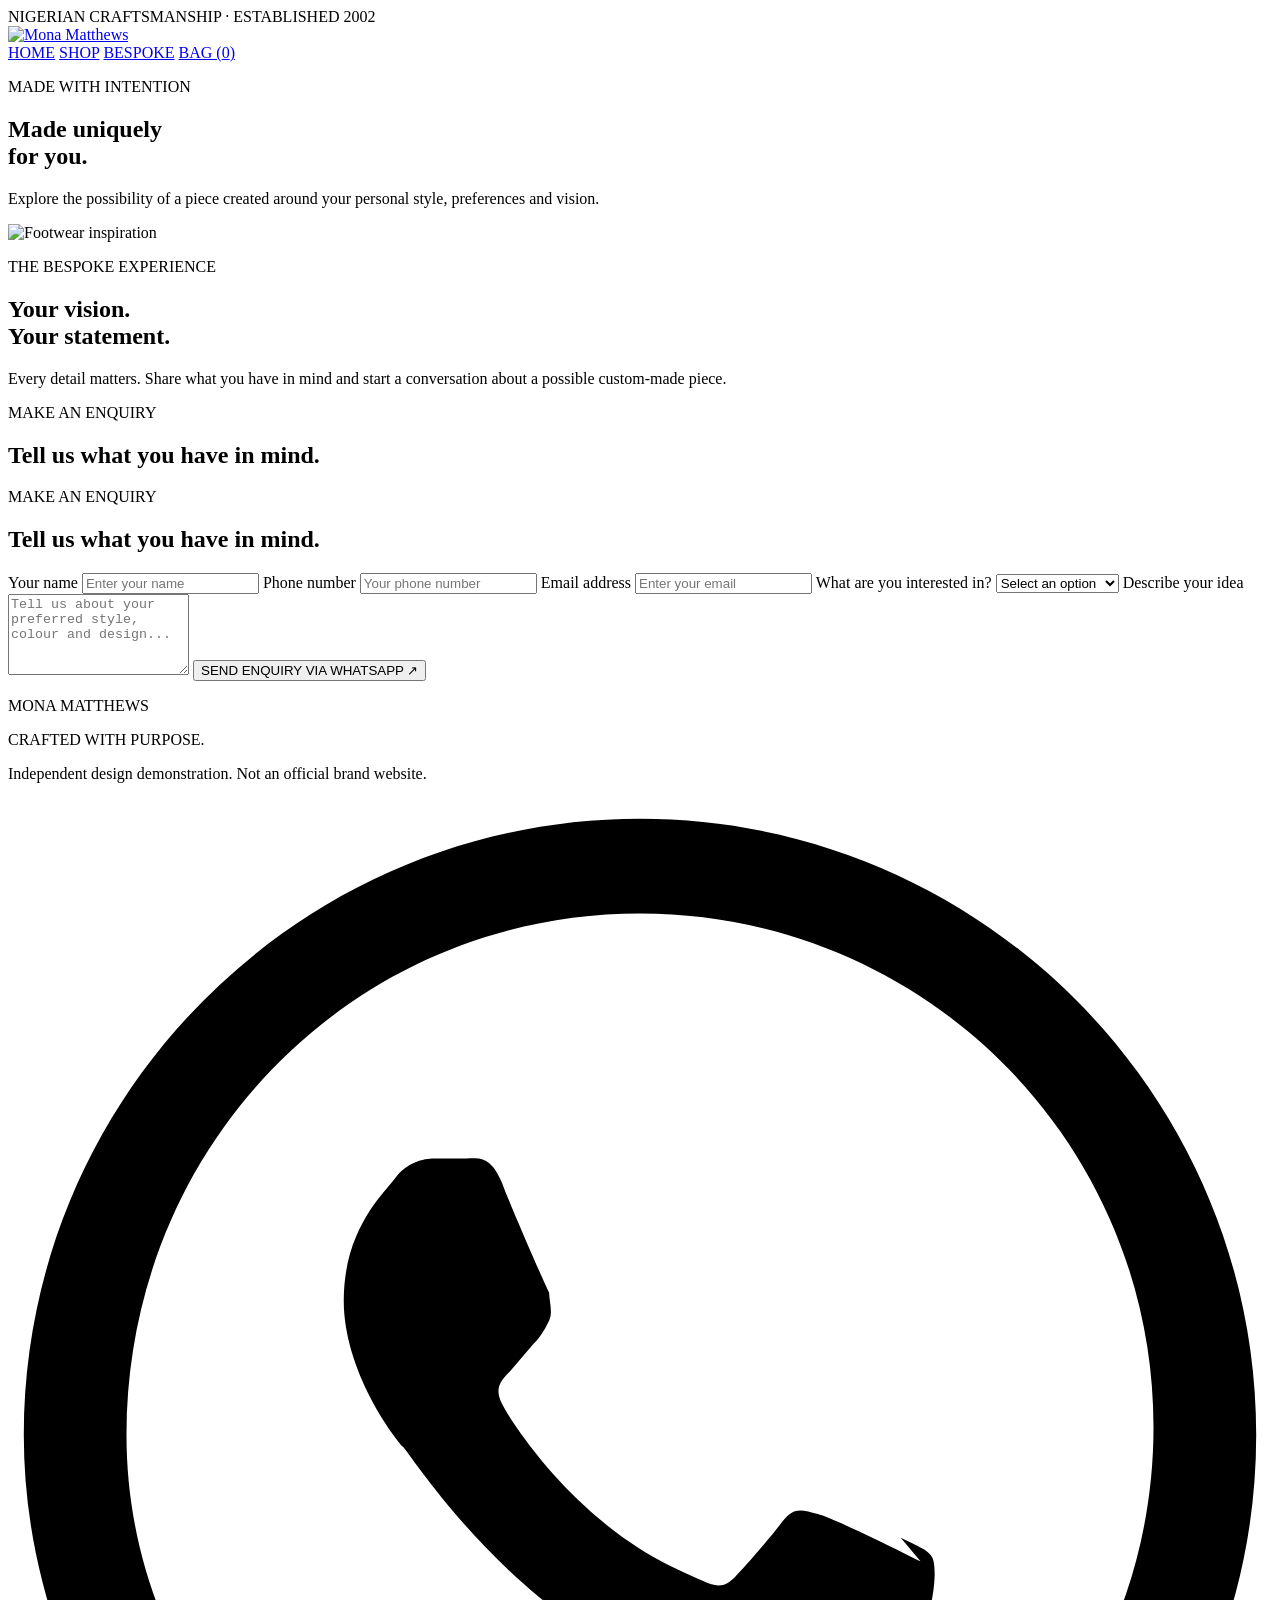
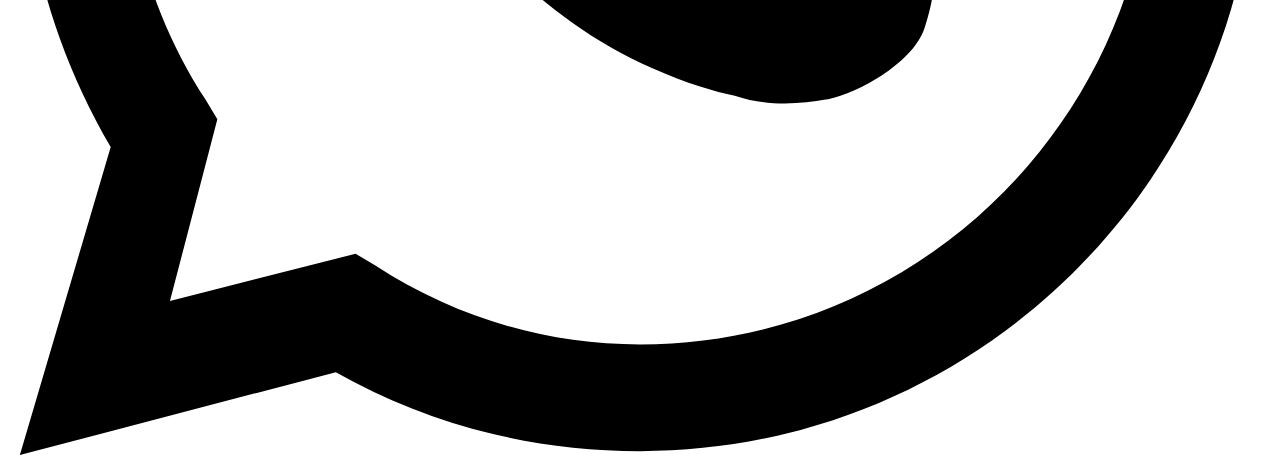
==== bespoke.html @ d13b0b8b "Create Mona-matthew demo" ====
<!DOCTYPE html>
<html lang="en">
<head>
    <meta charset="UTF-8">
    <meta name="viewport" content="width=device-width, initial-scale=1.0">
    <title>Bespoke | Mona Matthews</title>
    <link rel="stylesheet" href="css/style.css">
    <link href="https://fonts.googleapis.com/css2?family=DM+Sans:wght@400;500;600&family=Playfair+Display:wght@400;500&display=swap" rel="stylesheet">
</head>

<body>

<div class="announcement">
    NIGERIAN CRAFTSMANSHIP · ESTABLISHED 2002
</div>

<header class="header">
    <a href="index.html" class="logo">
    <img src="images/mona-logo.png"
         alt="Mona Matthews"
         class="brand-logo">
</a>

    <nav class="nav-links">
        <a href="index.html">HOME</a>
        <a href="shop.html">SHOP</a>
        <a href="bespoke.html" class="active">BESPOKE</a>
        <a href="cart.html" class="bag-link">
            BAG (<span class="cart-count">0</span>)
        </a>
    </nav>
</header>

<main>

    <section class="bespoke-hero">
        <p class="eyebrow">MADE WITH INTENTION</p>
        <h1>Made uniquely<br>for you.</h1>
        <p>
            Explore the possibility of a piece created around
            your personal style, preferences and vision.
        </p>
    </section>

    <section class="bespoke-content">

        <div class="bespoke-image">
<img
    src="https://images.unsplash.com/photo-1543163521-1bf539c55dd2?w=1000"
    alt="Footwear inspiration">
        </div>

        <div class="bespoke-text">
            <p class="eyebrow">THE BESPOKE EXPERIENCE</p>
            <h2>Your vision.<br>Your statement.</h2>
            <p>
                Every detail matters. Share what you have in mind
                and start a conversation about a possible
                custom-made piece.
            </p>
        </div>

    </section>

    <section class="bespoke-form-section">

        <p class="eyebrow">MAKE AN ENQUIRY</p>
        <h2>Tell us what you have in mind.</h2>

<section class="bespoke-form-section">

    <p class="eyebrow">MAKE AN ENQUIRY</p>
    <h2>Tell us what you have in mind.</h2>

    <form id="bespoke-form">

        <label>Your name</label>
        <input
            type="text"
            id="customer-name"
            placeholder="Enter your name"
            required
        >

        <label>Phone number</label>
        <input
            type="tel"
            id="customer-phone"
            placeholder="Your phone number"
            required
        >

        <label>Email address</label>
        <input
            type="email"
            id="customer-email"
            placeholder="Enter your email"
            required
        >

        <label>What are you interested in?</label>

        <select id="customer-interest" required>
            <option value="">Select an option</option>
            <option>Custom footwear</option>
            <option>Custom bag</option>
            <option>Other enquiry</option>
        </select>

        <label>Describe your idea</label>

        <textarea
            id="customer-message"
            rows="5"
            placeholder="Tell us about your preferred style, colour and design..."
            required
        ></textarea>

        <button type="submit" class="primary-btn">
            SEND ENQUIRY VIA WHATSAPP ↗
        </button>

        <p id="form-message"></p>

    </form>

</section>
        </form>

    </section>

</main>

<footer class="footer">
    <p>MONA MATTHEWS</p>
    <p>CRAFTED WITH PURPOSE.</p>
    <p class="demo-note">
        Independent design demonstration. Not an official brand website.
    </p>
</footer>

<script src="js/script.js"></script>

</body>
</html>
<a
    href="https://wa.me/2348182999921?text=Hello%20Mona%20Matthews%2C%20I%20would%20like%20to%20make%20an%20enquiry."
    class="whatsapp-float"
    target="_blank"
    rel="noopener noreferrer"
    aria-label="Chat with Mona Matthews on WhatsApp">

    <svg viewBox="0 0 32 32">
        <path d="M16 .5C7.4.5.4 7.5.4 16.1c0 2.8.8 5.5 2.2 7.9L.3 31.8l8-2.1c2.3 1.3 4.9 2 7.7 2 8.6 0 15.6-7 15.6-15.6C31.6 7.5 24.6.5 16 .5zm0 28.5c-2.4 0-4.7-.7-6.7-2l-.5-.3-4.7 1.2 1.2-4.6-.3-.5c-1.3-2-2-4.3-2-6.7C3 8.7 8.8 2.9 16 2.9s13 5.8 13 13-5.8 13.1-13 13.1zm7.1-9.7c-.4-.2-2.2-1.1-2.6-1.2-.4-.1-.6-.2-.9.2-.3.4-1 1.2-1.2 1.4-.2.2-.4.3-.8.1-.4-.2-1.6-.6-3-1.9-1.1-1-1.9-2.2-2.1-2.6-.2-.4 0-.6.2-.8l.6-.7c.2-.2.3-.4.4-.6.1-.2 0-.5 0-.7-.1-.2-.9-2-1.2-2.8-.3-.7-.6-.6-.9-.6h-.8c-.3 0-.7.1-1 .5-.3.4-1.3 1.3-1.3 3.1s1.3 3.5 1.5 3.7c.2.2 2.6 4 6.3 5.6.9.4 1.6.6 2.1.7.9.3 1.7.2 2.3.1.7-.1 2.2-.9 2.5-1.8.3-.9.3-1.6.2-1.8-.1-.2-.4-.3-.8-.5z"/>
    </svg>

</a>
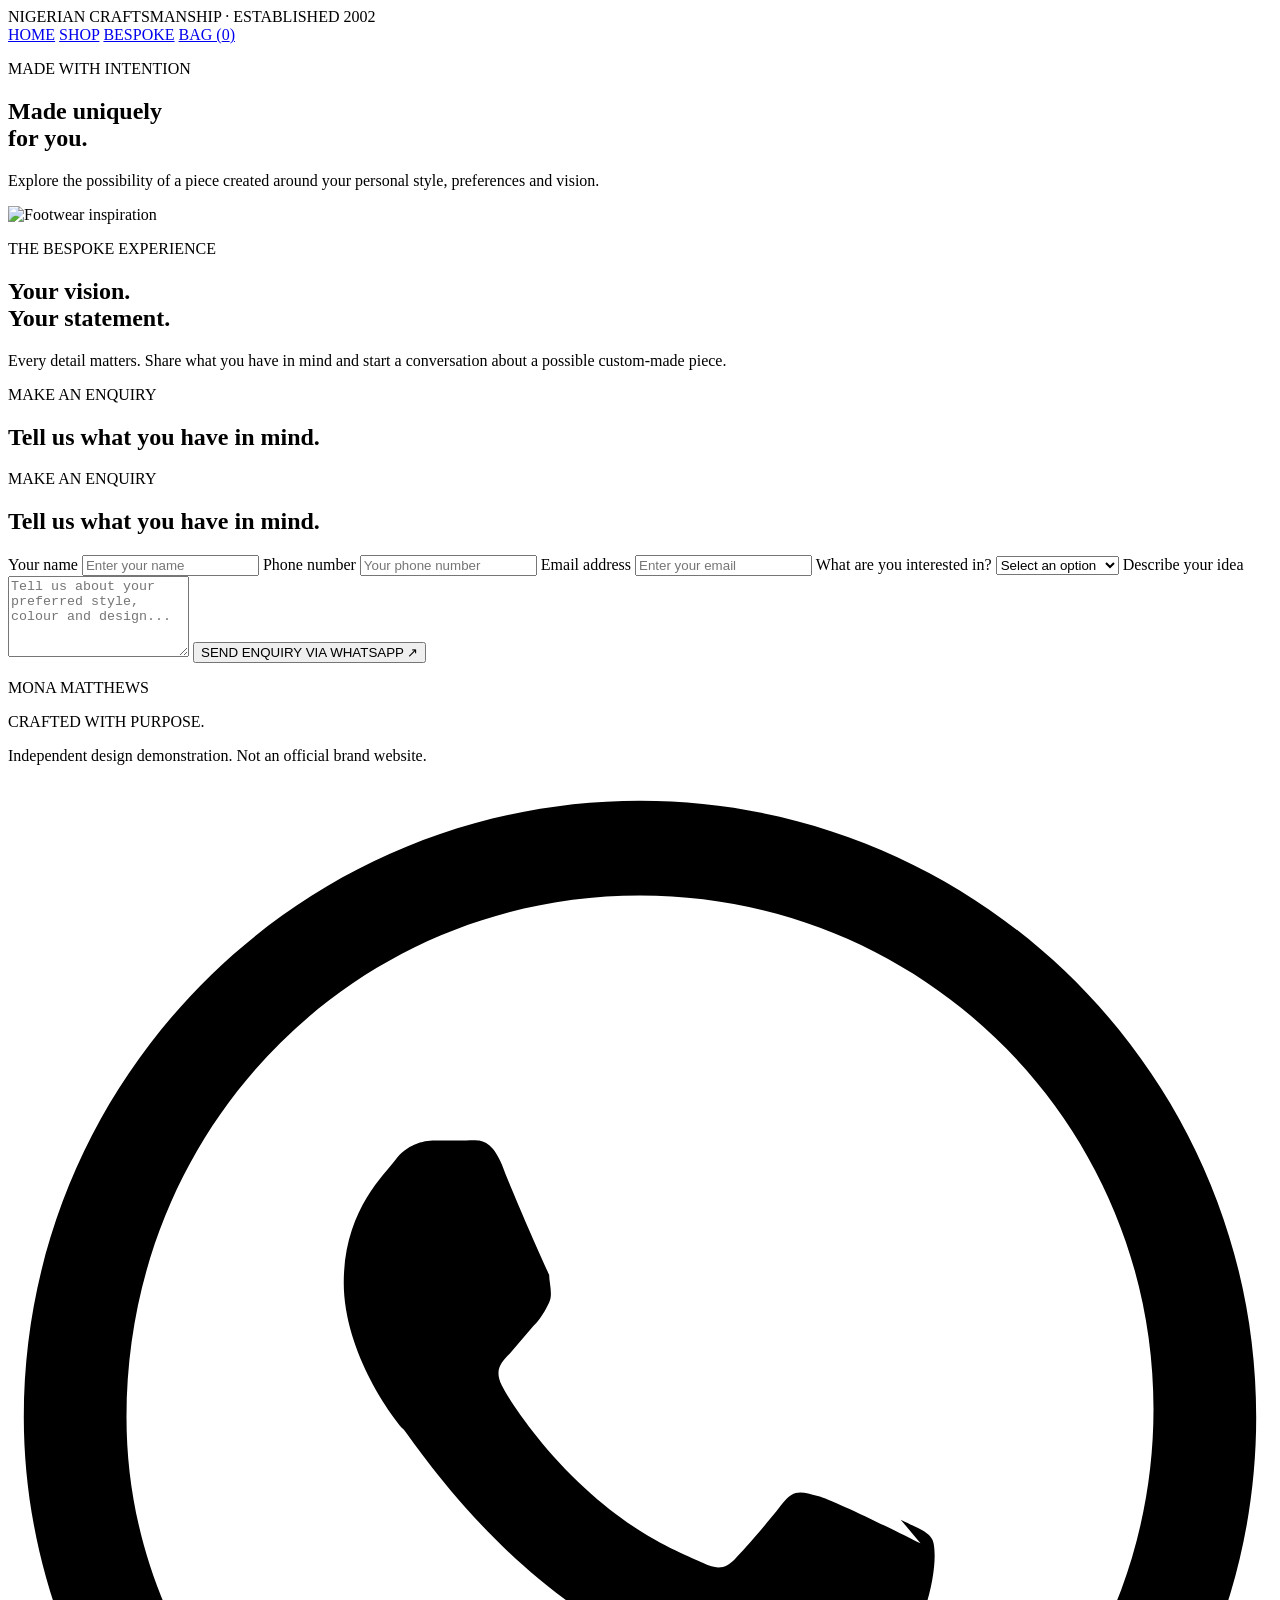
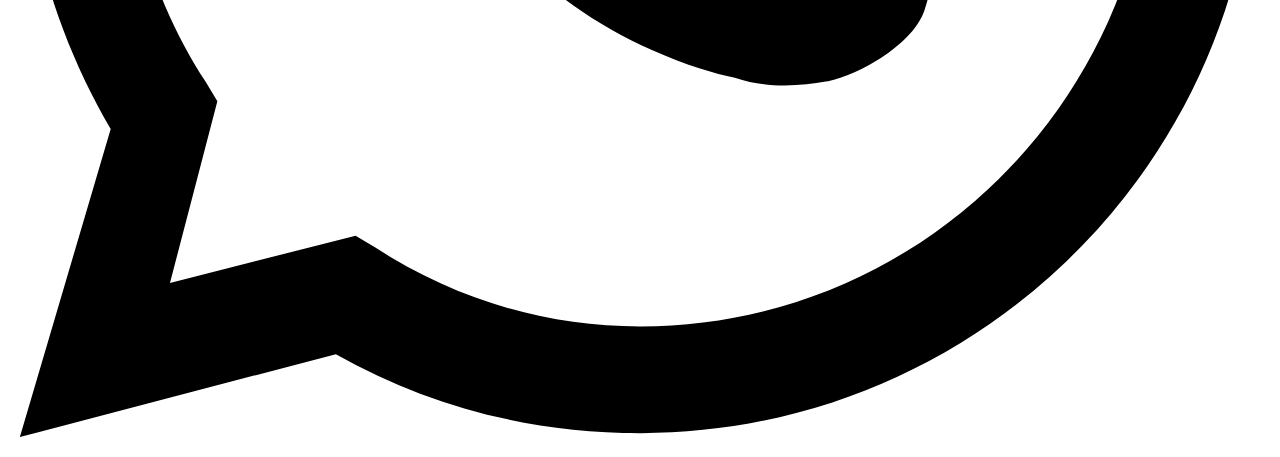
==== commit cf4dabf9: "Add files via upload" ====
--- a/bespoke.html
+++ b/bespoke.html
@@ -4,7 +4,7 @@
     <meta charset="UTF-8">
     <meta name="viewport" content="width=device-width, initial-scale=1.0">
     <title>Bespoke | Mona Matthews</title>
-    <link rel="stylesheet" href="css/style.css">
+    <link rel="stylesheet" href="./css/style.css">
     <link href="https://fonts.googleapis.com/css2?family=DM+Sans:wght@400;500;600&family=Playfair+Display:wght@400;500&display=swap" rel="stylesheet">
 </head>
 
@@ -15,11 +15,7 @@
 </div>
 
 <header class="header">
-    <a href="index.html" class="logo">
-    <img src="images/mona-logo.png"
-         alt="Mona Matthews"
-         class="brand-logo">
-</a>
+    
 
     <nav class="nav-links">
         <a href="index.html">HOME</a>
@@ -139,7 +135,7 @@
     </p>
 </footer>
 
-<script src="js/script.js"></script>
+<script src="./js/script.js" defer></script>
 
 </body>
 </html>
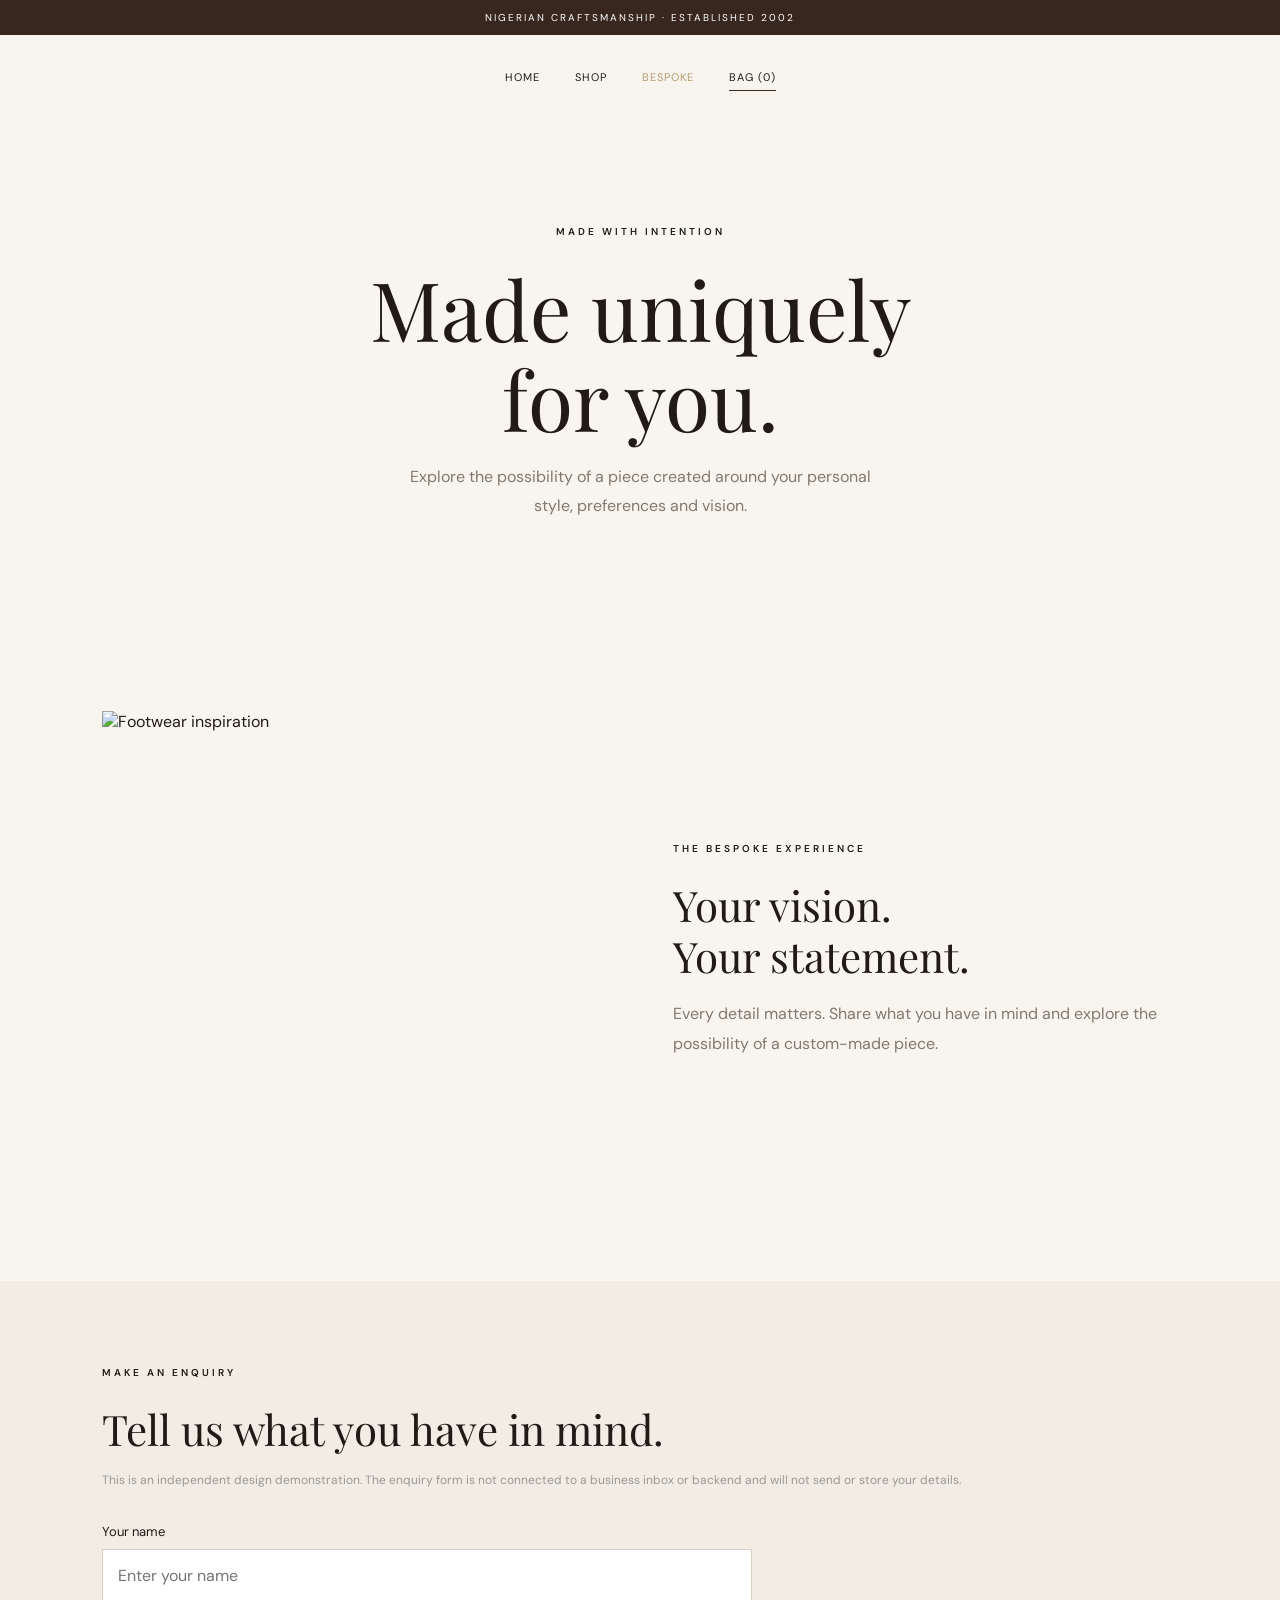
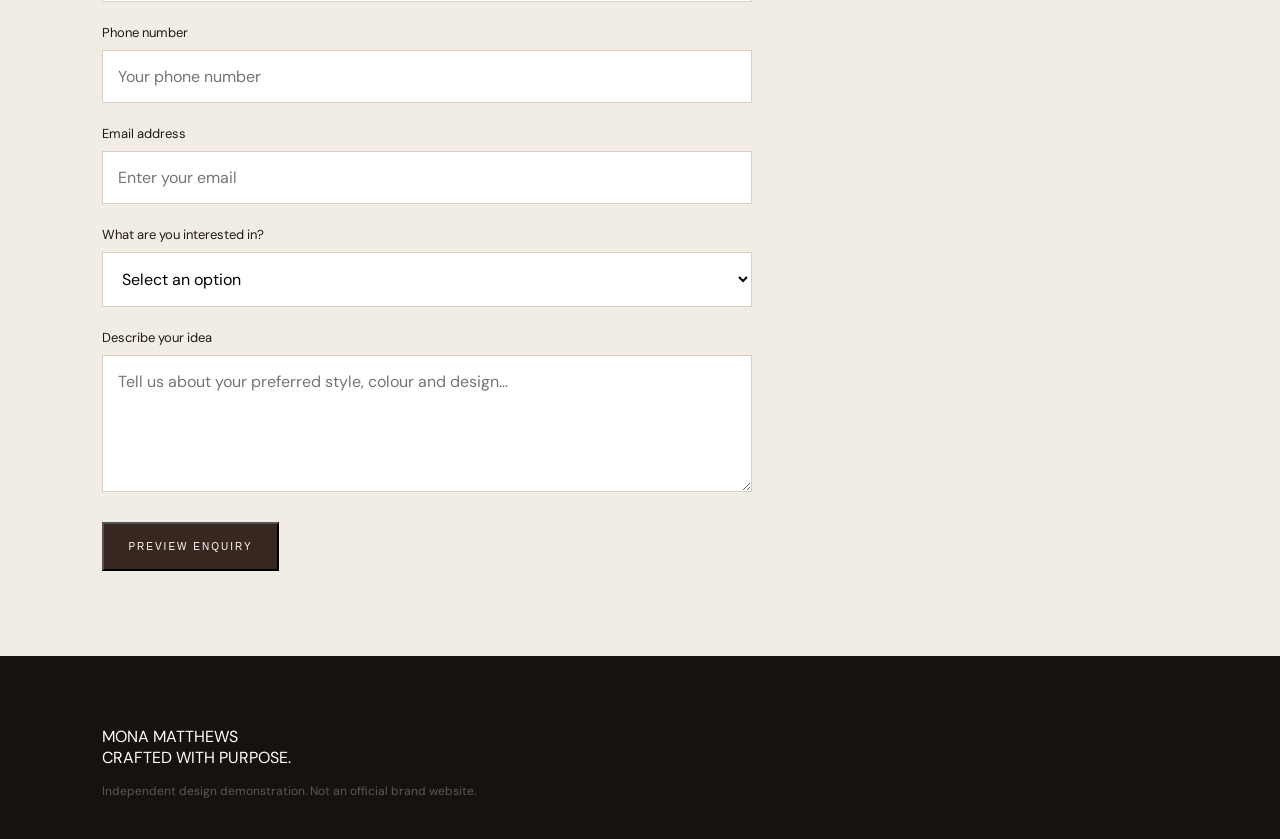
==== commit d5ffa56d: "fix: repair bespoke page markup and disable unverified enquiry handoff" ====
--- a/bespoke.html
+++ b/bespoke.html
@@ -1,153 +1,135 @@
+
 <!DOCTYPE html>
 <html lang="en">
 <head>
     <meta charset="UTF-8">
     <meta name="viewport" content="width=device-width, initial-scale=1.0">
+    <meta name="description" content="Explore a bespoke design concept by Mona Matthews.">
     <title>Bespoke | Mona Matthews</title>
-    <link rel="stylesheet" href="./css/style.css">
+    <link rel="stylesheet" href="./style.css">
     <link href="https://fonts.googleapis.com/css2?family=DM+Sans:wght@400;500;600&family=Playfair+Display:wght@400;500&display=swap" rel="stylesheet">
+    <script src="./script.js" defer></script>
 </head>
-
 <body>
 
-<div class="announcement">
-    NIGERIAN CRAFTSMANSHIP · ESTABLISHED 2002
-</div>
+    <div class="announcement">
+        NIGERIAN CRAFTSMANSHIP · ESTABLISHED 2002
+    </div>
 
-<header class="header">
-    
+    <header class="header">
+        <nav class="nav-links" aria-label="Main navigation">
+            <a href="./index.html">HOME</a>
+            <a href="./shop.html">SHOP</a>
+            <a href="./bespoke.html" class="active" aria-current="page">BESPOKE</a>
+            <a href="./cart.html" class="bag-link">
+                BAG (<span class="cart-count">0</span>)
+            </a>
+        </nav>
+    </header>
 
-    <nav class="nav-links">
-        <a href="index.html">HOME</a>
-        <a href="shop.html">SHOP</a>
-        <a href="bespoke.html" class="active">BESPOKE</a>
-        <a href="cart.html" class="bag-link">
-            BAG (<span class="cart-count">0</span>)
-        </a>
-    </nav>
-</header>
+    <main>
+        <section class="bespoke-hero">
+            <p class="eyebrow">MADE WITH INTENTION</p>
+            <h1>Made uniquely<br>for you.</h1>
+            <p>
+                Explore the possibility of a piece created around
+                your personal style, preferences and vision.
+            </p>
+        </section>
 
-<main>
+        <section class="bespoke-content">
+            <div class="bespoke-image">
+                <img
+                    src="https://images.unsplash.com/photo-1543163521-1bf539c55dd2?w=1000"
+                    alt="Footwear inspiration"
+                    loading="lazy"
+                >
+            </div>
 
-    <section class="bespoke-hero">
-        <p class="eyebrow">MADE WITH INTENTION</p>
-        <h1>Made uniquely<br>for you.</h1>
-        <p>
-            Explore the possibility of a piece created around
-            your personal style, preferences and vision.
+            <div class="bespoke-text">
+                <p class="eyebrow">THE BESPOKE EXPERIENCE</p>
+                <h2>Your vision.<br>Your statement.</h2>
+                <p>
+                    Every detail matters. Share what you have in mind
+                    and explore the possibility of a custom-made piece.
+                </p>
+            </div>
+        </section>
+
+        <section class="bespoke-form-section">
+            <p class="eyebrow">MAKE AN ENQUIRY</p>
+            <h2>Tell us what you have in mind.</h2>
+
+            <p class="demo-note">
+                This is an independent design demonstration.
+                The enquiry form is not connected to a business inbox
+                or backend and will not send or store your details.
+            </p>
+
+            <form id="bespoke-form">
+                <label for="customer-name">Your name</label>
+                <input
+                    type="text"
+                    id="customer-name"
+                    name="name"
+                    placeholder="Enter your name"
+                    autocomplete="name"
+                    required
+                >
+
+                <label for="customer-phone">Phone number</label>
+                <input
+                    type="tel"
+                    id="customer-phone"
+                    name="phone"
+                    placeholder="Your phone number"
+                    autocomplete="tel"
+                    required
+                >
+
+                <label for="customer-email">Email address</label>
+                <input
+                    type="email"
+                    id="customer-email"
+                    name="email"
+                    placeholder="Enter your email"
+                    autocomplete="email"
+                    required
+                >
+
+                <label for="customer-interest">What are you interested in?</label>
+                <select id="customer-interest" name="interest" required>
+                    <option value="">Select an option</option>
+                    <option value="Custom footwear">Custom footwear</option>
+                    <option value="Custom bag">Custom bag</option>
+                    <option value="Other enquiry">Other enquiry</option>
+                </select>
+
+                <label for="customer-message">Describe your idea</label>
+                <textarea
+                    id="customer-message"
+                    name="message"
+                    rows="5"
+                    placeholder="Tell us about your preferred style, colour and design..."
+                    required
+                ></textarea>
+
+                <button type="submit" class="primary-btn">
+                    PREVIEW ENQUIRY
+                </button>
+
+                <p id="form-message" role="status" aria-live="polite"></p>
+            </form>
+        </section>
+    </main>
+
+    <footer class="footer">
+        <p>MONA MATTHEWS</p>
+        <p>CRAFTED WITH PURPOSE.</p>
+        <p class="demo-note">
+            Independent design demonstration. Not an official brand website.
         </p>
-    </section>
-
-    <section class="bespoke-content">
-
-        <div class="bespoke-image">
-<img
-    src="https://images.unsplash.com/photo-1543163521-1bf539c55dd2?w=1000"
-    alt="Footwear inspiration">
-        </div>
-
-        <div class="bespoke-text">
-            <p class="eyebrow">THE BESPOKE EXPERIENCE</p>
-            <h2>Your vision.<br>Your statement.</h2>
-            <p>
-                Every detail matters. Share what you have in mind
-                and start a conversation about a possible
-                custom-made piece.
-            </p>
-        </div>
-
-    </section>
-
-    <section class="bespoke-form-section">
-
-        <p class="eyebrow">MAKE AN ENQUIRY</p>
-        <h2>Tell us what you have in mind.</h2>
-
-<section class="bespoke-form-section">
-
-    <p class="eyebrow">MAKE AN ENQUIRY</p>
-    <h2>Tell us what you have in mind.</h2>
-
-    <form id="bespoke-form">
-
-        <label>Your name</label>
-        <input
-            type="text"
-            id="customer-name"
-            placeholder="Enter your name"
-            required
-        >
-
-        <label>Phone number</label>
-        <input
-            type="tel"
-            id="customer-phone"
-            placeholder="Your phone number"
-            required
-        >
-
-        <label>Email address</label>
-        <input
-            type="email"
-            id="customer-email"
-            placeholder="Enter your email"
-            required
-        >
-
-        <label>What are you interested in?</label>
-
-        <select id="customer-interest" required>
-            <option value="">Select an option</option>
-            <option>Custom footwear</option>
-            <option>Custom bag</option>
-            <option>Other enquiry</option>
-        </select>
-
-        <label>Describe your idea</label>
-
-        <textarea
-            id="customer-message"
-            rows="5"
-            placeholder="Tell us about your preferred style, colour and design..."
-            required
-        ></textarea>
-
-        <button type="submit" class="primary-btn">
-            SEND ENQUIRY VIA WHATSAPP ↗
-        </button>
-
-        <p id="form-message"></p>
-
-    </form>
-
-</section>
-        </form>
-
-    </section>
-
-</main>
-
-<footer class="footer">
-    <p>MONA MATTHEWS</p>
-    <p>CRAFTED WITH PURPOSE.</p>
-    <p class="demo-note">
-        Independent design demonstration. Not an official brand website.
-    </p>
-</footer>
-
-<script src="./js/script.js" defer></script>
+    </footer>
 
 </body>
 </html>
-<a
-    href="https://wa.me/2348182999921?text=Hello%20Mona%20Matthews%2C%20I%20would%20like%20to%20make%20an%20enquiry."
-    class="whatsapp-float"
-    target="_blank"
-    rel="noopener noreferrer"
-    aria-label="Chat with Mona Matthews on WhatsApp">
-
-    <svg viewBox="0 0 32 32">
-        <path d="M16 .5C7.4.5.4 7.5.4 16.1c0 2.8.8 5.5 2.2 7.9L.3 31.8l8-2.1c2.3 1.3 4.9 2 7.7 2 8.6 0 15.6-7 15.6-15.6C31.6 7.5 24.6.5 16 .5zm0 28.5c-2.4 0-4.7-.7-6.7-2l-.5-.3-4.7 1.2 1.2-4.6-.3-.5c-1.3-2-2-4.3-2-6.7C3 8.7 8.8 2.9 16 2.9s13 5.8 13 13-5.8 13.1-13 13.1zm7.1-9.7c-.4-.2-2.2-1.1-2.6-1.2-.4-.1-.6-.2-.9.2-.3.4-1 1.2-1.2 1.4-.2.2-.4.3-.8.1-.4-.2-1.6-.6-3-1.9-1.1-1-1.9-2.2-2.1-2.6-.2-.4 0-.6.2-.8l.6-.7c.2-.2.3-.4.4-.6.1-.2 0-.5 0-.7-.1-.2-.9-2-1.2-2.8-.3-.7-.6-.6-.9-.6h-.8c-.3 0-.7.1-1 .5-.3.4-1.3 1.3-1.3 3.1s1.3 3.5 1.5 3.7c.2.2 2.6 4 6.3 5.6.9.4 1.6.6 2.1.7.9.3 1.7.2 2.3.1.7-.1 2.2-.9 2.5-1.8.3-.9.3-1.6.2-1.8-.1-.2-.4-.3-.8-.5z"/>
-    </svg>
-
-</a>
--- a/style.css
+++ b/style.css
@@ -0,0 +1,1121 @@
+/* =========================
+   MONA MATTHEWS
+   LUXURY EDITORIAL DESIGN
+========================= */
+
+:root {
+    --cream: #f8f5ef;
+    --white: #ffffff;
+    --brown: #38271f;
+    --gold: #b69a70;
+    --dark: #211a16;
+    --muted: #82786f;
+}
+
+* {
+    margin: 0;
+    padding: 0;
+    box-sizing: border-box;
+}
+
+html {
+    scroll-behavior: smooth;
+}
+
+body {
+    background: var(--cream);
+    color: var(--dark);
+    font-family: 'DM Sans', sans-serif;
+}
+
+a {
+    text-decoration: none;
+    color: inherit;
+}
+
+img {
+    display: block;
+    width: 100%;
+}
+
+/* ANNOUNCEMENT */
+
+.announcement {
+    background: var(--brown);
+    color: white;
+    text-align: center;
+    padding: 11px;
+    font-size: 10px;
+    letter-spacing: 2px;
+}
+
+/* HEADER */
+
+.header {
+    height: 90px;
+    padding: 0 7%;
+    display: flex;
+    align-items: center;
+    justify-content: center;
+    gap: 48px;
+    background: var(--cream);
+    position: relative;
+    z-index: 10;
+}
+
+.logo {
+    font-family: 'Playfair Display', serif;
+    font-size: 22px;
+    font-weight: 600;
+    letter-spacing: 1px;
+}
+
+.logo span {
+    display: block;
+    font-family: 'DM Sans', sans-serif;
+    font-size: 8px;
+    letter-spacing: 3px;
+    text-align: center;
+    margin-top: 5px;
+}
+
+.nav-links {
+    display: flex;
+    gap: 35px;
+}
+
+.nav-links a,
+.bag-link {
+    font-size: 11px;
+    letter-spacing: 1px;
+    text-transform: uppercase;
+}
+
+.nav-links a:hover {
+    color: var(--gold);
+}
+
+.bag-link {
+    border-bottom: 1px solid var(--brown);
+    padding-bottom: 6px;
+}
+
+/* HERO */
+
+.hero {
+    min-height: 620px;
+    position: relative;
+    display: flex;
+    align-items: center;
+    overflow: hidden;
+    background: #5b4538;
+}
+
+.hero-image {
+    position: absolute;
+    inset: 0;
+
+    background:
+        linear-gradient(
+            90deg,
+            rgba(25, 17, 12, 0.78),
+            rgba(25, 17, 12, 0.12)
+        ),
+        url('https://images.unsplash.com/photo-1543163521-1bf539c55dd2?w=1800')
+        center/cover no-repeat;
+}
+
+.hero-content {
+    position: relative;
+    z-index: 2;
+    color: white;
+    max-width: 650px;
+    padding: 80px 10%;
+}
+
+.eyebrow {
+    font-size: 10px;
+    letter-spacing: 3px;
+    font-weight: 600;
+    margin-bottom: 25px;
+}
+
+.hero h1 {
+    font-family: 'Playfair Display', serif;
+    font-size: clamp(48px, 7vw, 85px);
+    font-weight: 400;
+    line-height: 1.12;
+}
+
+h1 em,
+h2 em {
+    color: var(--gold);
+    font-weight: 400;
+}
+
+.hero-description {
+    max-width: 390px;
+    font-size: 14px;
+    line-height: 1.9;
+    margin: 25px 0 35px;
+    color: #e6ddd5;
+}
+
+.primary-btn {
+    display: inline-flex;
+    align-items: center;
+    gap: 35px;
+    padding: 17px 24px;
+    background: var(--brown);
+    color: white;
+    font-size: 10px;
+    letter-spacing: 2px;
+    transition: 0.3s;
+}
+
+.primary-btn:hover {
+    background: var(--gold);
+    transform: translateY(-3px);
+}
+
+.hero-number {
+    position: absolute;
+    bottom: 35px;
+    right: 7%;
+    color: white;
+    font-size: 11px;
+    letter-spacing: 2px;
+}
+
+/* INTRODUCTION */
+
+.intro {
+    text-align: center;
+    padding: 110px 20px;
+    max-width: 800px;
+    margin: auto;
+}
+
+.intro h2,
+.craft-content h2,
+.bespoke-section h2 {
+    font-family: 'Playfair Display', serif;
+    font-size: clamp(35px, 5vw, 55px);
+    font-weight: 400;
+    line-height: 1.25;
+}
+
+.intro p:not(.eyebrow) {
+    color: var(--muted);
+    font-size: 14px;
+    line-height: 2;
+    max-width: 550px;
+    margin: 25px auto;
+}
+
+.text-link {
+    display: inline-block;
+    font-size: 10px;
+    letter-spacing: 2px;
+    border-bottom: 1px solid var(--gold);
+    padding-bottom: 8px;
+}
+
+/* COLLECTIONS */
+
+.collections {
+    padding: 80px 7%;
+    background: #eee8df;
+}
+
+.section-heading {
+    display: flex;
+    justify-content: space-between;
+    align-items: end;
+    margin-bottom: 40px;
+}
+
+.section-heading h2 {
+    font-family: 'Playfair Display', serif;
+    font-size: 38px;
+    font-weight: 400;
+}
+
+.collection-grid {
+    display: grid;
+    grid-template-columns: repeat(3, 1fr);
+    gap: 20px;
+}
+
+.collection-card {
+    height: 470px;
+    position: relative;
+    overflow: hidden;
+    background: #c7b9aa;
+}
+
+.collection-card img {
+    width: 100%;
+    height: 100%;
+    object-fit: cover;
+    transition: transform 0.7s;
+}
+
+.collection-card:hover img {
+    transform: scale(1.06);
+}
+
+.collection-overlay {
+    position: absolute;
+    inset: 0;
+    display: flex;
+    flex-direction: column;
+    justify-content: end;
+    padding: 30px;
+    color: white;
+
+    background: linear-gradient(
+        transparent 40%,
+        rgba(0,0,0,0.7)
+    );
+}
+
+.collection-overlay span {
+    font-size: 9px;
+    letter-spacing: 2px;
+}
+
+.collection-overlay h3 {
+    font-family: 'Playfair Display', serif;
+    font-size: 29px;
+    font-weight: 400;
+    margin: 12px 0;
+}
+
+.collection-overlay p {
+    font-size: 9px;
+    letter-spacing: 2px;
+}
+
+/* CRAFTSMANSHIP */
+
+.craft-section {
+    display: grid;
+    grid-template-columns: 1fr 1fr;
+    align-items: center;
+    gap: 70px;
+    padding: 110px 9%;
+}
+
+.craft-image {
+    height: 520px;
+    overflow: hidden;
+}
+
+.craft-image img {
+    width: 100%;
+    height: 100%;
+    object-fit: cover;
+}
+
+.craft-content h2 {
+    font-size: 48px;
+}
+
+.craft-content > p:not(.eyebrow) {
+    color: var(--muted);
+    line-height: 2;
+    font-size: 14px;
+    margin: 25px 0 35px;
+}
+
+/* BESPOKE */
+
+.bespoke-section {
+    background: var(--brown);
+    color: white;
+    text-align: center;
+    padding: 110px 20px;
+}
+
+.bespoke-section h2 {
+    font-size: 55px;
+}
+
+.bespoke-section > p:not(.eyebrow) {
+    max-width: 450px;
+    margin: 25px auto 35px;
+    color: #d3c8bd;
+    font-size: 14px;
+    line-height: 2;
+}
+
+.light-btn {
+    background: var(--cream);
+    color: var(--brown);
+}
+
+.light-btn:hover {
+    background: var(--gold);
+    color: white;
+}
+
+/* FOOTER */
+
+.footer {
+    background: #17120f;
+    color: white;
+    padding: 70px 8% 25px;
+}
+
+.footer-brand h2 {
+    font-family: 'Playfair Display', serif;
+    font-size: 29px;
+    font-weight: 400;
+    letter-spacing: 2px;
+}
+
+.footer-brand p {
+    font-size: 9px;
+    letter-spacing: 3px;
+    color: var(--gold);
+    margin-top: 10px;
+}
+
+.footer-links {
+    display: flex;
+    gap: 100px;
+    margin: 55px 0;
+}
+
+.footer-links h4 {
+    font-size: 10px;
+    letter-spacing: 2px;
+    margin-bottom: 20px;
+    color: var(--gold);
+}
+
+.footer-links a {
+    display: block;
+    font-size: 12px;
+    color: #c8bdb3;
+    margin: 12px 0;
+}
+
+.footer-links a:hover {
+    color: white;
+}
+
+.footer-bottom {
+    border-top: 1px solid #453a32;
+    padding-top: 25px;
+    display: flex;
+    justify-content: space-between;
+    gap: 15px;
+    flex-wrap: wrap;
+}
+
+.footer-bottom p {
+    font-size: 9px;
+    letter-spacing: 1px;
+    color: #a99d92;
+}
+
+/* MOBILE RESPONSIVENESS */
+
+@media (max-width: 768px) {
+
+    .header {
+        height: auto;
+        padding: 22px 5%;
+        flex-direction: column;
+        gap: 18px;
+    }
+
+    .nav-links {
+        order: 0;
+        width: 100%;
+        justify-content: space-between;
+        gap: 10px;
+    }
+
+    .header > .bag-link {
+        align-self: flex-end;
+    }
+
+    .nav-links a {
+        font-size: 9px;
+    }
+
+    .bag-link {
+        font-size: 9px;
+    }
+
+    .hero {
+        min-height: 580px;
+    }
+
+    .hero-content {
+        padding: 60px 7%;
+    }
+
+    .hero h1 {
+        font-size: 53px;
+    }
+
+    .intro {
+        padding: 85px 25px;
+    }
+
+    .collections {
+        padding: 70px 5%;
+    }
+
+    .section-heading {
+        align-items: start;
+        gap: 15px;
+    }
+
+    .section-heading h2 {
+        font-size: 29px;
+    }
+
+    .collection-grid {
+        grid-template-columns: 1fr;
+        gap: 18px;
+    }
+
+    .collection-card {
+        height: 430px;
+    }
+
+    .craft-section {
+        grid-template-columns: 1fr;
+        gap: 35px;
+        padding: 75px 7%;
+    }
+
+    .craft-image {
+        height: 400px;
+    }
+
+    .craft-content h2 {
+        font-size: 39px;
+    }
+
+    .bespoke-section {
+        padding: 85px 20px;
+    }
+
+    .bespoke-section h2 {
+        font-size: 43px;
+    }
+
+    .footer {
+        padding: 60px 7% 25px;
+    }
+
+    .footer-links {
+        gap: 55px;
+    }
+
+    .footer-bottom {
+        flex-direction: column;
+    }
+}
+
+@media (max-width: 380px) {
+
+    .hero h1 {
+        font-size: 44px;
+    }
+
+    .nav-links a {
+        font-size: 8px;
+    }
+
+    .collection-card {
+        height: 360px;
+    }
+
+}
+/* SCROLL ANIMATIONS */
+
+.reveal {
+    opacity: 0;
+    transform: translateY(35px);
+    transition: opacity 0.8s ease,
+                transform 0.8s ease;
+}
+
+.reveal.visible {
+    opacity: 1;
+    transform: translateY(0);
+}
+
+/* ACTIVE NAVIGATION */
+
+.nav-links a.active {
+    color: var(--gold);
+}
+
+/* ACCESSIBILITY */
+
+@media (prefers-reduced-motion: reduce) {
+
+    *,
+    *::before,
+    *::after {
+        scroll-behavior: auto !important;
+        transition-duration: 0.01ms !important;
+    }
+
+}
+/* =====================
+   SHOP PAGE
+===================== */
+
+.shop-hero {
+    background: #eee8df;
+    text-align: center;
+    padding: 100px 20px;
+}
+
+.shop-hero h1 {
+    font-family: 'Playfair Display', serif;
+    font-size: clamp(45px, 7vw, 75px);
+    font-weight: 400;
+    line-height: 1.2;
+}
+
+.shop-hero h1 em {
+    color: var(--gold);
+}
+
+.shop-hero > p:last-child {
+    color: var(--muted);
+    margin-top: 25px;
+    font-size: 14px;
+}
+
+.shop-container {
+    padding: 90px 7%;
+}
+
+.shop-heading {
+    display: flex;
+    justify-content: space-between;
+    align-items: end;
+    margin-bottom: 35px;
+}
+
+.shop-heading h2 {
+    font-family: 'Playfair Display', serif;
+    font-size: 38px;
+    font-weight: 400;
+}
+
+.product-count {
+    font-size: 10px;
+    letter-spacing: 2px;
+    color: var(--muted);
+}
+
+.filter-buttons {
+    display: flex;
+    gap: 12px;
+    margin-bottom: 40px;
+    flex-wrap: wrap;
+}
+
+.filter-btn {
+    background: transparent;
+    border: 1px solid #cfc5b8;
+    padding: 12px 23px;
+    font-family: inherit;
+    font-size: 11px;
+    cursor: pointer;
+    transition: 0.3s;
+}
+
+.filter-btn:hover,
+.filter-btn.active {
+    background: var(--brown);
+    color: white;
+    border-color: var(--brown);
+}
+
+.product-grid {
+    display: grid;
+    grid-template-columns: repeat(3, 1fr);
+    gap: 35px 20px;
+}
+
+.product-card {
+    min-width: 0;
+}
+
+.product-image {
+    height: 370px;
+    position: relative;
+    overflow: hidden;
+    background: #e4dbd0;
+}
+
+.product-image img {
+    width: 100%;
+    height: 100%;
+    object-fit: cover;
+    transition: 0.6s;
+}
+
+.product-card:hover img {
+    transform: scale(1.06);
+}
+
+.product-tag {
+    position: absolute;
+    top: 15px;
+    left: 15px;
+    background: var(--cream);
+    padding: 9px 12px;
+    font-size: 9px;
+    letter-spacing: 1px;
+}
+
+.add-cart {
+    position: absolute;
+    bottom: 0;
+    left: 0;
+    width: 100%;
+    padding: 16px;
+    border: none;
+    background: var(--brown);
+    color: white;
+    font-size: 10px;
+    letter-spacing: 2px;
+    cursor: pointer;
+}
+
+.add-cart:hover {
+    background: var(--gold);
+}
+
+.product-info {
+    padding: 18px 0;
+}
+
+.product-info h3 {
+    font-family: 'Playfair Display', serif;
+    font-size: 20px;
+    font-weight: 400;
+}
+
+.product-info p {
+    font-size: 12px;
+    color: var(--muted);
+    margin-top: 8px;
+}
+
+.shop-bespoke {
+    background: var(--brown);
+    color: white;
+    text-align: center;
+    padding: 100px 20px;
+}
+
+.shop-bespoke h2 {
+    font-family: 'Playfair Display', serif;
+    font-size: clamp(40px, 6vw, 60px);
+    font-weight: 400;
+    margin-bottom: 35px;
+}
+
+@media (max-width: 768px) {
+
+    .shop-hero {
+        padding: 80px 20px;
+    }
+
+    .shop-container {
+        padding: 65px 5%;
+    }
+
+    .shop-heading {
+        align-items: start;
+        flex-direction: column;
+        gap: 15px;
+    }
+
+    .shop-heading h2 {
+        font-size: 30px;
+    }
+
+    .product-grid {
+        grid-template-columns: repeat(2, minmax(0, 1fr));
+        gap: 25px 12px;
+    }
+
+    .product-image {
+        height: 260px;
+    }
+
+    .product-info h3 {
+        font-size: 17px;
+    }
+
+    .add-cart {
+        font-size: 8px;
+        padding: 13px 5px;
+    }
+}
+
+@media (max-width: 380px) {
+
+    .product-grid {
+        grid-template-columns: 1fr;
+    }
+
+    .product-image {
+        height: 360px;
+    }
+
+}
+/* SHOPPING CART */
+
+.cart-page {
+    min-height: 70vh;
+    padding: 80px 8%;
+}
+
+.cart-page h1 {
+    font-family: 'Playfair Display', serif;
+    font-size: 48px;
+    font-weight: 400;
+    margin-bottom: 15px;
+}
+
+#cart-total {
+    color: var(--muted);
+    margin-bottom: 35px;
+}
+
+.cart-row {
+    display: flex;
+    justify-content: space-between;
+    align-items: center;
+    gap: 15px;
+    padding: 22px 0;
+    border-bottom: 1px solid #d8cec2;
+    font-size: 13px;
+}
+
+.cart-row button {
+    border: none;
+    background: none;
+    color: #9a5545;
+    cursor: pointer;
+    font-size: 10px;
+}
+
+#cart-items {
+    margin-bottom: 35px;
+}
+
+@media (max-width: 600px) {
+
+    .cart-page {
+        padding: 55px 6%;
+    }
+
+    .cart-row {
+        flex-wrap: wrap;
+    }
+
+}
+.bespoke-hero {
+    padding: 100px 8%;
+    text-align: center;
+    background: var(--cream);
+}
+
+.bespoke-hero h1 {
+    font-family: 'Playfair Display', serif;
+    font-size: clamp(48px, 7vw, 82px);
+    font-weight: 400;
+    line-height: 1.1;
+    margin: 20px 0;
+}
+
+.bespoke-hero > p:last-child {
+    max-width: 500px;
+    margin: auto;
+    line-height: 1.8;
+    color: var(--muted);
+}
+
+.bespoke-content {
+    display: grid;
+    grid-template-columns: 1fr 1fr;
+    align-items: center;
+    gap: 65px;
+    padding: 90px 8%;
+}
+
+.bespoke-image img {
+    width: 100%;
+    height: 480px;
+    object-fit: cover;
+}
+
+.bespoke-text h2,
+.bespoke-form-section h2 {
+    font-family: 'Playfair Display', serif;
+    font-size: 42px;
+    font-weight: 400;
+    line-height: 1.2;
+    margin: 18px 0;
+}
+
+.bespoke-text p:last-child {
+    color: var(--muted);
+    line-height: 1.9;
+}
+
+.bespoke-form-section {
+    padding: 85px 8%;
+    background: #f1ece4;
+}
+
+.bespoke-form-section form {
+    max-width: 650px;
+    margin-top: 35px;
+}
+
+.bespoke-form-section label {
+    display: block;
+    margin: 22px 0 9px;
+    font-size: 13px;
+}
+
+.bespoke-form-section input,
+.bespoke-form-section select,
+.bespoke-form-section textarea {
+    width: 100%;
+    padding: 15px;
+    border: 1px solid #d8cec2;
+    background: #fff;
+    font: inherit;
+    outline: none;
+}
+
+.bespoke-form-section textarea {
+    resize: vertical;
+}
+
+.bespoke-form-section button {
+    margin-top: 25px;
+}
+
+.demo-note {
+    font-size: 11px;
+    opacity: .7;
+    margin-top: 20px;
+}
+
+@media(max-width:700px) {
+    .bespoke-content {
+        grid-template-columns: 1fr;
+        gap: 35px;
+        padding: 55px 6%;
+    }
+
+    .bespoke-image img {
+        height: 350px;
+    }
+
+    .bespoke-form-section {
+        padding: 60px 6%;
+    }
+
+    .bespoke-text h2,
+    .bespoke-form-section h2 {
+        font-size: 34px;
+    }
+}
+/* CART IMPROVEMENTS */
+
+.empty-cart {
+    text-align: center;
+    padding: 60px 15px;
+}
+
+.empty-cart h2 {
+    font-family: 'Playfair Display', serif;
+    font-size: 28px;
+    font-weight: 400;
+    margin-bottom: 15px;
+}
+
+.empty-cart p {
+    color: var(--muted);
+    margin-bottom: 25px;
+}
+
+.cart-row {
+    background: white;
+    padding: 25px;
+    margin-bottom: 15px;
+}
+
+.cart-row h3 {
+    font-family: 'Playfair Display', serif;
+    font-weight: 400;
+    margin-bottom: 8px;
+}
+
+.cart-row p {
+    color: var(--muted);
+}
+
+.remove-product {
+    padding: 10px 15px;
+    border: 1px solid #b69a70;
+    background: transparent;
+    cursor: pointer;
+}
+/* MONA MATTHEWS LUXURY LOGO */
+
+.brand-logo {
+    width: 210px;
+    height: 130px;
+    object-fit: contain;
+    display: block;
+}
+
+.logo {
+    display: flex;
+    align-items: center;
+    justify-content: flex-start;
+}
+
+@media (max-width: 768px) {
+    .brand-logo {
+        width: 185px;
+        height: 115px;
+    }
+}
+/* FLOATING WHATSAPP BUTTON */
+
+.whatsapp-float {
+    position: fixed;
+    bottom: 25px;
+    right: 20px;
+    z-index: 9999;
+    background: #25D366;
+    color: white;
+    width: 58px;
+    height: 58px;
+    border-radius: 50%;
+    display: flex;
+    align-items: center;
+    justify-content: center;
+    text-decoration: none;
+    font-size: 27px;
+    box-shadow: 0 4px 15px rgba(0,0,0,0.2);
+    transition: transform 0.3s ease;
+}
+
+.whatsapp-float:hover {
+    transform: scale(1.1);
+}
+
+.whatsapp-float svg {
+    width: 30px;
+    height: 30px;
+    fill: white;
+}
+/* PRODUCT PRICES */
+
+.product-price {
+    color: #a78345;
+    font-weight: 600;
+    font-size: 17px;
+    margin-top: 10px;
+}
+
+/* CART DESIGN */
+
+.cart-row {
+    display: flex;
+    gap: 20px;
+    padding: 25px 0;
+    border-bottom: 1px solid #ddd2c5;
+    align-items: center;
+}
+
+.cart-thumb {
+    width: 110px;
+    height: 120px;
+    object-fit: cover;
+}
+
+.cart-product-details h3 {
+    font-family: 'Playfair Display', serif;
+    margin-bottom: 10px;
+}
+
+.quantity-controls {
+    display: flex;
+    align-items: center;
+    gap: 18px;
+    margin: 15px 0;
+}
+
+.quantity-controls button {
+    background: #eee5da;
+    border: none;
+    padding: 8px 15px;
+    font-size: 18px;
+    cursor: pointer;
+}
+
+.remove-product {
+    background: none;
+    border: none;
+    text-decoration: underline;
+    cursor: pointer;
+}
+
+.cart-summary {
+    margin-top: 35px;
+    padding: 25px;
+    background: #f2ebe2;
+}
+
+.cart-summary h3 {
+    font-family: 'Playfair Display', serif;
+    margin-bottom: 20px;
+}
+
+.cart-summary strong {
+    color: #a78345;
+    font-size: 22px;
+}
+
+.demo-note {
+    font-size: 12px;
+    color: #777;
+    margin: 15px 0;
+}
+
+@media(max-width: 500px) {
+    .cart-thumb {
+        width: 85px;
+        height: 100px;
+    }
+
+    .cart-row {
+        gap: 12px;
+    }
+}
